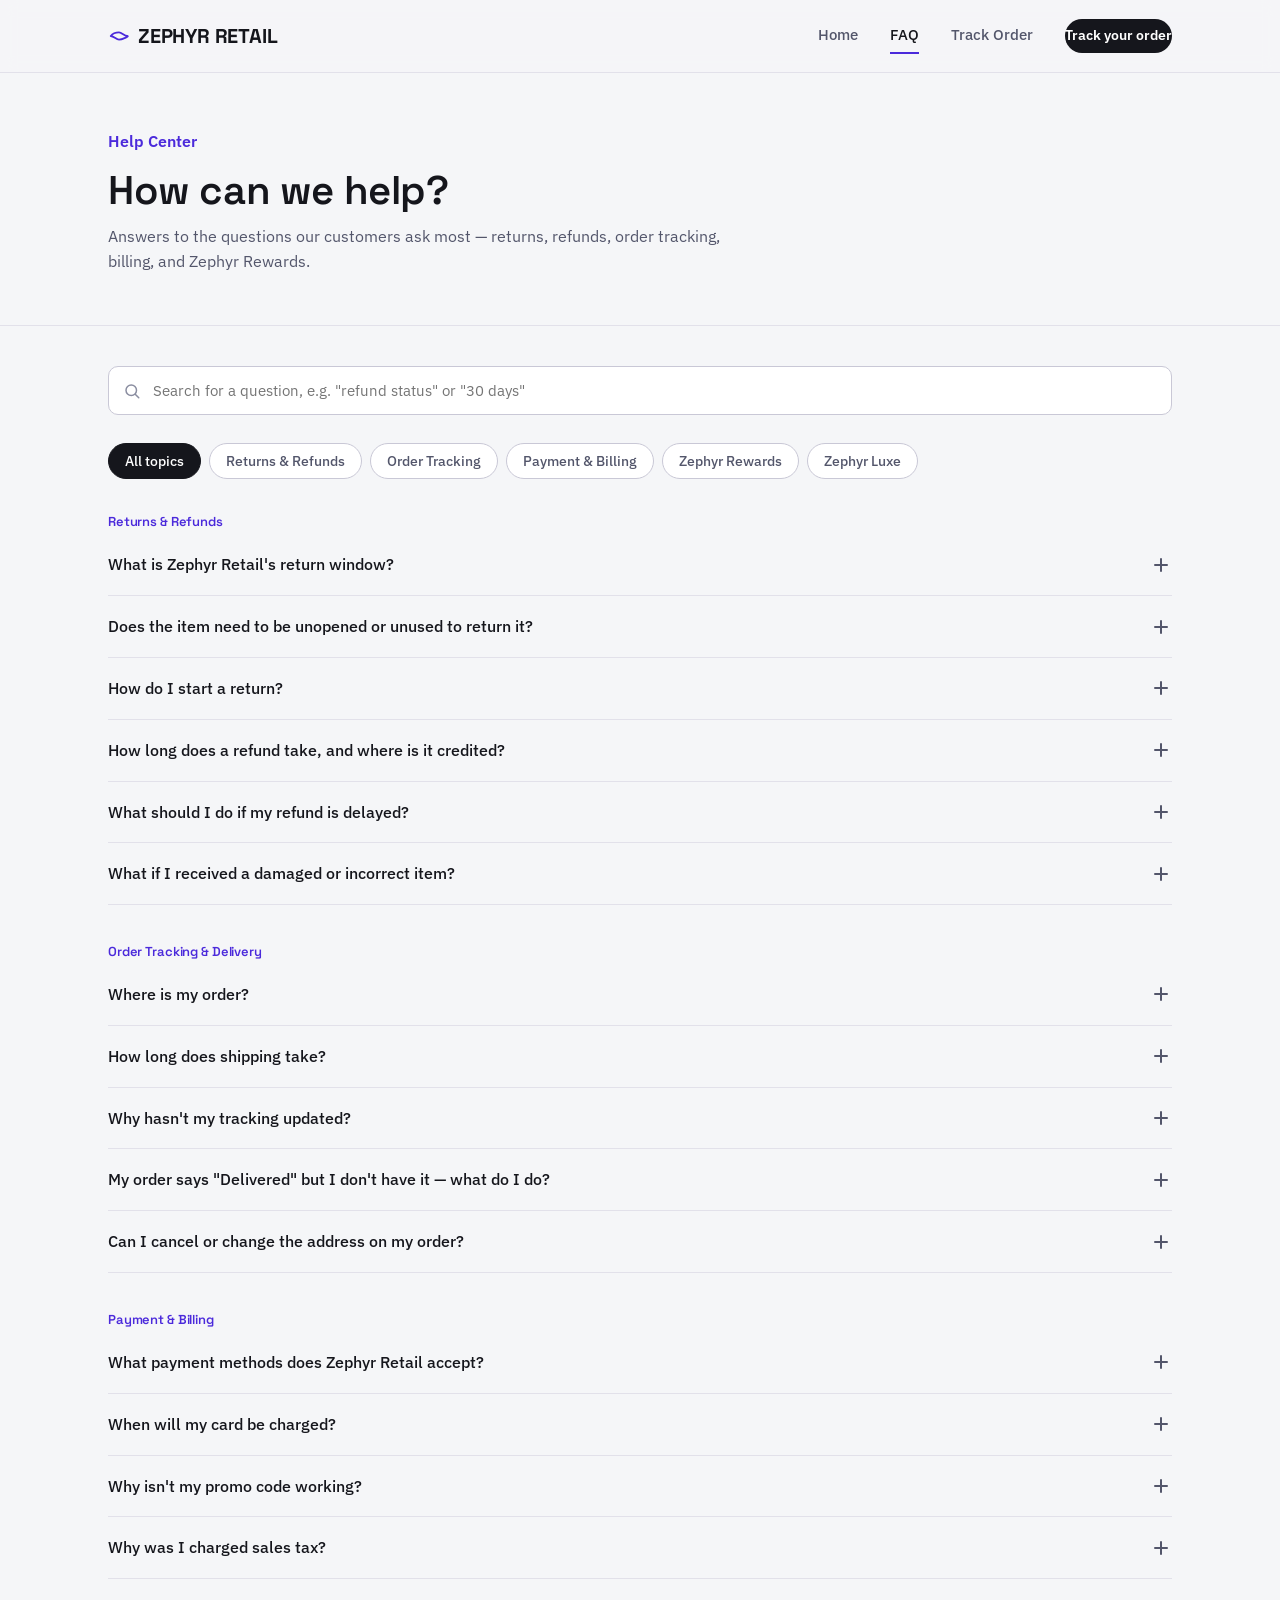
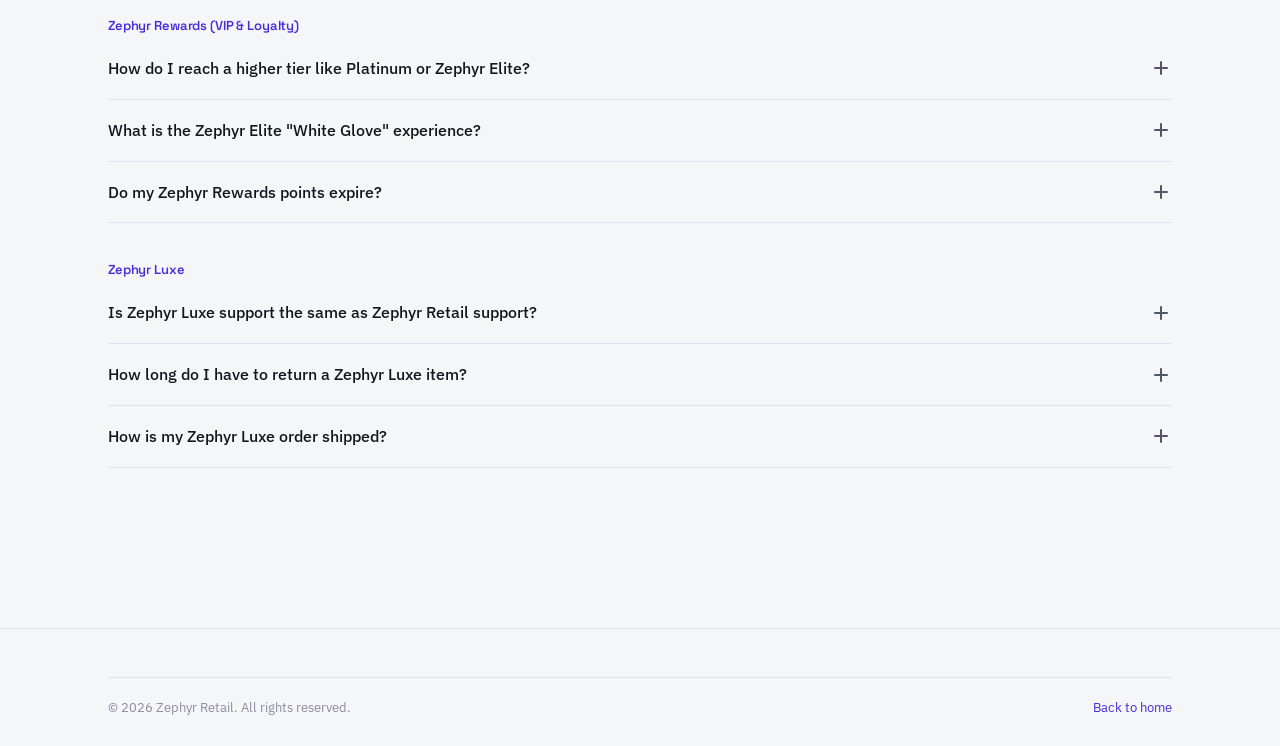
==== faq.html @ 46181627 "Initial commit: Zephyr Retail demo site" ====
<!DOCTYPE html>
<html lang="en">
<head>
<meta charset="UTF-8">
<meta name="viewport" content="width=device-width, initial-scale=1.0">
<title>FAQ — Zephyr Retail Help Center</title>
<meta name="description" content="Answers to common Zephyr Retail questions on returns, refunds, order tracking, billing, rewards, and Zephyr Luxe.">
<link rel="icon" href="data:image/svg+xml,<svg xmlns=%22http://www.w3.org/2000/svg%22 viewBox=%220 0 24 24%22><path d=%22M3 12c3-4 6-4 9-4s6 4 9 4-6 4-9 4-6-4-9-4z%22 fill=%22%234B2ADB%22/></svg>">
<link rel="preconnect" href="https://fonts.googleapis.com">
<link rel="preconnect" href="https://fonts.gstatic.com" crossorigin>
<link href="https://fonts.googleapis.com/css2?family=Space+Grotesk:wght@500;600;700&family=IBM+Plex+Sans:wght@400;500;600&display=swap" rel="stylesheet">
<link rel="stylesheet" href="styles.css">
</head>
<body>

<header class="site-header">
  <div class="wrap">
    <a href="index.html" class="logo">
      <svg viewBox="0 0 24 24" fill="none" xmlns="http://www.w3.org/2000/svg"><path d="M3 12c3-4 6-4 9-4s6 4 9 4-6 4-9 4-6-4-9-4z" stroke="#4B2ADB" stroke-width="2" stroke-linecap="round" stroke-linejoin="round"/></svg>
      ZEPHYR RETAIL
    </a>
    <nav class="nav-links">
      <a href="index.html">Home</a>
      <a href="faq.html" class="active">FAQ</a>
      <a href="track-order.html">Track Order</a>
      <a href="track-order.html" class="nav-cta">Track your order</a>
    </nav>
  </div>
</header>

<section class="page-head">
  <div class="wrap">
    <p class="eyebrow">Help Center</p>
    <h1>How can we help?</h1>
    <p>Answers to the questions our customers ask most — returns, refunds, order tracking, billing, and Zephyr Rewards.</p>
  </div>
</section>

<section class="faq-layout">
  <div class="wrap">

    <div class="faq-search">
      <svg viewBox="0 0 24 24" fill="none" xmlns="http://www.w3.org/2000/svg"><circle cx="11" cy="11" r="7" stroke="currentColor" stroke-width="2"/><path d="M21 21L16.65 16.65" stroke="currentColor" stroke-width="2" stroke-linecap="round"/></svg>
      <input type="text" id="faqSearch" placeholder="Search for a question, e.g. &quot;refund status&quot; or &quot;30 days&quot;" autocomplete="off">
    </div>

    <div class="faq-filters" id="faqFilters">
      <button class="filter-chip active" data-filter="all">All topics</button>
      <button class="filter-chip" data-filter="returns">Returns &amp; Refunds</button>
      <button class="filter-chip" data-filter="tracking">Order Tracking</button>
      <button class="filter-chip" data-filter="billing">Payment &amp; Billing</button>
      <button class="filter-chip" data-filter="rewards">Zephyr Rewards</button>
      <button class="filter-chip" data-filter="luxe">Zephyr Luxe</button>
    </div>

    <!-- Returns & Refunds -->
    <div class="faq-category" data-category="returns" id="returns">
      <h2>Returns &amp; Refunds</h2>

      <details class="faq-item">
        <summary class="faq-q"><span>What is Zephyr Retail's return window?</span><span class="plus"></span></summary>
        <div class="faq-a"><p>You have 30 days from the date your order is delivered to start a return. Zephyr Elite loyalty members get an extended 60-day window, and Zephyr Luxe orders get 45 days.</p></div>
      </details>

      <details class="faq-item">
        <summary class="faq-q"><span>Does the item need to be unopened or unused to return it?</span><span class="plus"></span></summary>
        <div class="faq-a"><p>Items should be in original, unused condition with all tags, packaging, and accessories included. Items that have been worn or altered beyond trying them on may not qualify for a full refund.</p></div>
      </details>

      <details class="faq-item">
        <summary class="faq-q"><span>How do I start a return?</span><span class="plus"></span></summary>
        <div class="faq-a"><p>Sign in, go to Order History, select the item, choose a return reason, and submit. You'll get return instructions and a prepaid shipping label by email if one is needed.</p></div>
      </details>

      <details class="faq-item">
        <summary class="faq-q"><span>How long does a refund take, and where is it credited?</span><span class="plus"></span></summary>
        <div class="faq-a"><p>Refunds are typically processed within 3–5 business days of your return being received, plus 2–10 business days for your bank to post the funds — so most refunds appear within 5–14 business days total, credited to your original payment method.</p></div>
      </details>

      <details class="faq-item">
        <summary class="faq-q"><span>What should I do if my refund is delayed?</span><span class="plus"></span></summary>
        <div class="faq-a"><p>First check your return status in Order History and confirm the 5–14 business day window has passed. If it has with no confirmation email, contact Support with your order number.</p></div>
      </details>

      <details class="faq-item">
        <summary class="faq-q"><span>What if I received a damaged or incorrect item?</span><span class="plus"></span></summary>
        <div class="faq-a"><p>Start a return and select "item arrived damaged" or "received incorrect item." These cases are prioritized and may be refunded or replaced without needing to ship the item back.</p></div>
      </details>
    </div>

    <!-- Order Tracking -->
    <div class="faq-category" data-category="tracking" id="tracking">
      <h2>Order Tracking &amp; Delivery</h2>

      <details class="faq-item">
        <summary class="faq-q"><span>Where is my order?</span><span class="plus"></span></summary>
        <div class="faq-a"><p>Track it anytime from Order History in your account, or via the link in your shipping confirmation email — it shows live status and current carrier location. You can also use our <a href="track-order.html">order tracking page</a>.</p></div>
      </details>

      <details class="faq-item">
        <summary class="faq-q"><span>How long does shipping take?</span><span class="plus"></span></summary>
        <div class="faq-a"><p>Standard delivery takes 3–7 business days, expedited takes 1–3 business days, and international delivery takes 7–14 business days depending on destination.</p></div>
      </details>

      <details class="faq-item">
        <summary class="faq-q"><span>Why hasn't my tracking updated?</span><span class="plus"></span></summary>
        <div class="faq-a"><p>Tracking can take 24–48 hours to first appear, and carriers don't scan at every stop. If there's been no update for more than 5 business days, contact Support.</p></div>
      </details>

      <details class="faq-item">
        <summary class="faq-q"><span>My order says "Delivered" but I don't have it — what do I do?</span><span class="plus"></span></summary>
        <div class="faq-a"><p>Check with neighbors or your mailroom, confirm your address, and wait 24 hours — carriers sometimes mark packages delivered early. Still missing after that? Contact Support with your order number.</p></div>
      </details>

      <details class="faq-item">
        <summary class="faq-q"><span>Can I cancel or change the address on my order?</span><span class="plus"></span></summary>
        <div class="faq-a"><p>Both are possible for free as long as the order hasn't shipped yet — go to Order History and select the option. Once shipped, contact Support to see if a carrier redirect is possible.</p></div>
      </details>
    </div>

    <!-- Payment & Billing -->
    <div class="faq-category" data-category="billing" id="billing">
      <h2>Payment &amp; Billing</h2>

      <details class="faq-item">
        <summary class="faq-q"><span>What payment methods does Zephyr Retail accept?</span><span class="plus"></span></summary>
        <div class="faq-a"><p>Major credit and debit cards, PayPal, Apple Pay, Google Pay, and Zephyr Retail Gift Cards.</p></div>
      </details>

      <details class="faq-item">
        <summary class="faq-q"><span>When will my card be charged?</span><span class="plus"></span></summary>
        <div class="faq-a"><p>Your card is authorized at checkout but only charged once your order ships. Multi-shipment orders are billed per shipment.</p></div>
      </details>

      <details class="faq-item">
        <summary class="faq-q"><span>Why isn't my promo code working?</span><span class="plus"></span></summary>
        <div class="faq-a"><p>Check that the code hasn't expired, your order meets the minimum spend, and your items qualify — some promotions exclude sale items or certain categories.</p></div>
      </details>

      <details class="faq-item">
        <summary class="faq-q"><span>Why was I charged sales tax?</span><span class="plus"></span></summary>
        <div class="faq-a"><p>Sales tax or VAT is calculated based on your shipping address per local tax law, and shown as a separate line item at checkout.</p></div>
      </details>
    </div>

    <!-- Zephyr Rewards -->
    <div class="faq-category" data-category="rewards" id="rewards">
      <h2>Zephyr Rewards (VIP &amp; Loyalty)</h2>

      <details class="faq-item">
        <summary class="faq-q"><span>How do I reach a higher tier like Platinum or Zephyr Elite?</span><span class="plus"></span></summary>
        <div class="faq-a"><p>Tiers are based on your rolling 12-month spend: $500+ for Gold, $1,500+ for Platinum. Zephyr Elite is reserved for roughly the top 5% of spenders and applies automatically once you qualify.</p></div>
      </details>

      <details class="faq-item">
        <summary class="faq-q"><span>What is the Zephyr Elite "White Glove" experience?</span><span class="plus"></span></summary>
        <div class="faq-a"><p>Our top loyalty tier: priority routing to a dedicated support team, a tighter response commitment, complimentary express shipping, a 60-day return window, and a named point of contact for recurring needs.</p></div>
      </details>

      <details class="faq-item">
        <summary class="faq-q"><span>Do my Zephyr Rewards points expire?</span><span class="plus"></span></summary>
        <div class="faq-a"><p>No, as long as you make at least one purchase every 12 months.</p></div>
      </details>
    </div>

    <!-- Zephyr Luxe -->
    <div class="faq-category" data-category="luxe" id="luxe">
      <h2>Zephyr Luxe</h2>

      <details class="faq-item">
        <summary class="faq-q"><span>Is Zephyr Luxe support the same as Zephyr Retail support?</span><span class="plus"></span></summary>
        <div class="faq-a"><p>No — Zephyr Luxe has its own dedicated support team, separate from general Zephyr Retail agents, reachable through the Luxe site's chat, a dedicated email, and a priority phone line.</p></div>
      </details>

      <details class="faq-item">
        <summary class="faq-q"><span>How long do I have to return a Zephyr Luxe item?</span><span class="plus"></span></summary>
        <div class="faq-a"><p>45 days from delivery — longer than the standard 30-day window — provided the item is unused with original packaging and authentication cards.</p></div>
      </details>

      <details class="faq-item">
        <summary class="faq-q"><span>How is my Zephyr Luxe order shipped?</span><span class="plus"></span></summary>
        <div class="faq-a"><p>In branded protective packaging via insured, signature-required courier at no extra cost, with proactive tracking updates from a Luxe support agent.</p></div>
      </details>
    </div>

    <div class="faq-empty" id="faqEmpty">
      <p>No matching questions. Try a different search, or <a href="index.html#contact">contact Support</a>.</p>
    </div>

  </div>
</section>

<footer class="site-footer">
  <div class="wrap">
    <div class="footer-bottom">
      <span>© 2026 Zephyr Retail. All rights reserved.</span>
      <a href="index.html">Back to home</a>
    </div>
  </div>
</footer>

<script src="script.js"></script>
</body>
</html>
---- styles.css ----
/* ============================================================
   Zephyr Retail — shared stylesheet
   ============================================================ */

:root {
  --bg: #F5F6F8;
  --bg-raised: #FFFFFF;
  --ink: #15161C;
  --ink-soft: #53566B;
  --ink-faint: #8A8DA0;
  --brand: #4B2ADB;
  --brand-dark: #341FA0;
  --brand-tint: #EDE9FC;
  --accent: #FF6A3D;
  --accent-tint: #FFE9E0;
  --success: #1E9169;
  --success-tint: #E4F5EE;
  --warn: #C97A00;
  --warn-tint: #FBF0DC;
  --line: #E2E1EA;
  --line-strong: #C9C8D6;
  --shadow: 0 1px 2px rgba(21, 22, 28, 0.04);
  --radius: 10px;
  --max: 1120px;
}

* { box-sizing: border-box; }

html { scroll-behavior: smooth; }

body {
  margin: 0;
  background: var(--bg);
  color: var(--ink);
  font-family: "IBM Plex Sans", -apple-system, BlinkMacSystemFont, "Segoe UI", sans-serif;
  font-size: 16px;
  line-height: 1.55;
  -webkit-font-smoothing: antialiased;
}

h1, h2, h3, h4 {
  font-family: "Space Grotesk", "IBM Plex Sans", sans-serif;
  font-weight: 600;
  line-height: 1.15;
  margin: 0 0 0.5em 0;
  letter-spacing: -0.01em;
}

p { margin: 0 0 1em 0; max-width: 62ch; color: var(--ink-soft); }

a { color: var(--brand); text-decoration: none; }
a:hover { text-decoration: underline; }

img, svg { display: block; max-width: 100%; }

button, input {
  font-family: inherit;
  font-size: inherit;
}

:focus-visible {
  outline: 2px solid var(--brand);
  outline-offset: 2px;
}

.wrap {
  max-width: var(--max);
  margin: 0 auto;
  padding: 0 28px;
}

/* ---------- Header ---------- */

.site-header {
  position: sticky;
  top: 0;
  z-index: 50;
  background: rgba(245, 246, 248, 0.9);
  backdrop-filter: blur(8px);
  border-bottom: 1px solid var(--line);
}

.site-header .wrap {
  display: flex;
  align-items: center;
  justify-content: space-between;
  height: 72px;
}

.logo {
  display: flex;
  align-items: center;
  gap: 8px;
  font-family: "Space Grotesk", sans-serif;
  font-weight: 700;
  font-size: 20px;
  color: var(--ink);
  letter-spacing: -0.01em;
}

.logo:hover { text-decoration: none; }

.logo svg { width: 22px; height: 22px; }

.nav-links {
  display: flex;
  align-items: center;
  gap: 32px;
}

.nav-links a {
  color: var(--ink-soft);
  font-size: 14.5px;
  font-weight: 500;
  padding: 6px 0;
  border-bottom: 2px solid transparent;
}

.nav-links a:hover { text-decoration: none; color: var(--ink); }

.nav-links a.active {
  color: var(--ink);
  border-bottom-color: var(--brand);
}

.nav-cta {
  background: var(--ink);
  color: #fff !important;
  padding: 9px 18px;
  border-radius: 100px;
  font-size: 14px !important;
  font-weight: 600 !important;
  border-bottom: none !important;
}

.nav-cta:hover { background: var(--brand); text-decoration: none !important; }

/* ---------- Hero ---------- */

.hero {
  position: relative;
  padding: 76px 0 64px;
  overflow: hidden;
}

.hero-route {
  position: absolute;
  right: -60px;
  top: -40px;
  width: 620px;
  max-width: 60vw;
  opacity: 0.5;
  pointer-events: none;
}

.eyebrow {
  color: var(--brand);
  font-weight: 600;
  font-size: 14px;
  margin-bottom: 14px;
}

.hero h1 {
  font-size: clamp(34px, 5vw, 54px);
  max-width: 15ch;
  margin-bottom: 20px;
}

.hero .lede {
  font-size: 18px;
  max-width: 46ch;
  color: var(--ink-soft);
  margin-bottom: 32px;
}

.btn-row { display: flex; gap: 14px; flex-wrap: wrap; }

.btn {
  display: inline-flex;
  align-items: center;
  gap: 8px;
  padding: 13px 24px;
  border-radius: 100px;
  font-weight: 600;
  font-size: 15px;
  border: 1px solid transparent;
  cursor: pointer;
}

.btn:hover { text-decoration: none; }

.btn-primary { background: var(--ink); color: #fff; }
.btn-primary:hover { background: var(--brand); }

.btn-ghost { background: transparent; color: var(--ink); border-color: var(--line-strong); }
.btn-ghost:hover { border-color: var(--ink); background: var(--bg-raised); }

/* ---------- Value strip ---------- */

.value-strip {
  border-top: 1px solid var(--line);
  padding: 56px 0;
}

.value-grid {
  display: grid;
  grid-template-columns: repeat(3, 1fr);
  gap: 32px;
}

.value-card { border-top: 2px solid var(--ink); padding-top: 18px; }

.value-card .num {
  font-family: "Space Grotesk", sans-serif;
  font-size: 13px;
  color: var(--ink-faint);
  margin-bottom: 10px;
}

.value-card h3 { font-size: 18px; margin-bottom: 8px; }

.value-card p { font-size: 14.5px; margin-bottom: 0; }

/* ---------- Luxe strip ---------- */

.luxe-strip {
  background: var(--ink);
  color: #fff;
  padding: 40px 0;
}

.luxe-strip .wrap {
  display: flex;
  align-items: center;
  justify-content: space-between;
  gap: 24px;
  flex-wrap: wrap;
}

.luxe-strip h2 {
  font-size: 20px;
  color: #fff;
  margin-bottom: 4px;
}

.luxe-strip p { color: #B7B6C4; margin-bottom: 0; font-size: 14.5px; }

.luxe-tag {
  font-size: 12.5px;
  color: #FF8A64;
  font-weight: 600;
  letter-spacing: 0.02em;
  margin-bottom: 8px;
  display: block;
}

/* ---------- Footer ---------- */

.site-footer {
  border-top: 1px solid var(--line);
  padding: 48px 0 28px;
  margin-top: 40px;
}

.footer-grid {
  display: grid;
  grid-template-columns: 1.4fr 1fr 1fr 1fr;
  gap: 32px;
  margin-bottom: 36px;
}

.footer-grid h4 {
  font-size: 13px;
  color: var(--ink-faint);
  font-weight: 600;
  margin-bottom: 12px;
}

.footer-grid ul { list-style: none; margin: 0; padding: 0; }
.footer-grid li { margin-bottom: 8px; }
.footer-grid a { color: var(--ink-soft); font-size: 14.5px; }
.footer-grid a:hover { color: var(--brand); }

.footer-bottom {
  display: flex;
  justify-content: space-between;
  padding-top: 20px;
  border-top: 1px solid var(--line);
  font-size: 13px;
  color: var(--ink-faint);
  flex-wrap: wrap;
  gap: 8px;
}

/* ---------- Page header (FAQ / Track) ---------- */

.page-head {
  padding: 56px 0 36px;
  border-bottom: 1px solid var(--line);
}

.page-head h1 { font-size: clamp(28px, 4vw, 40px); margin-bottom: 10px; }
.page-head p { font-size: 16px; }

/* ---------- FAQ page ---------- */

.faq-layout { padding: 40px 0 80px; }

.faq-search {
  position: relative;
  margin-bottom: 28px;
}

.faq-search input {
  width: 100%;
  padding: 14px 16px 14px 44px;
  border: 1px solid var(--line-strong);
  border-radius: var(--radius);
  background: var(--bg-raised);
  font-size: 15px;
  color: var(--ink);
}

.faq-search input:focus { border-color: var(--brand); }

.faq-search svg {
  position: absolute;
  left: 15px;
  top: 50%;
  transform: translateY(-50%);
  width: 18px;
  height: 18px;
  color: var(--ink-faint);
}

.faq-filters {
  display: flex;
  gap: 8px;
  flex-wrap: wrap;
  margin-bottom: 36px;
}

.filter-chip {
  border: 1px solid var(--line-strong);
  background: var(--bg-raised);
  color: var(--ink-soft);
  padding: 8px 16px;
  border-radius: 100px;
  font-size: 13.5px;
  font-weight: 500;
  cursor: pointer;
}

.filter-chip:hover { border-color: var(--ink); }

.filter-chip.active {
  background: var(--ink);
  color: #fff;
  border-color: var(--ink);
}

.faq-category {
  margin-bottom: 40px;
}

.faq-category > h2 {
  font-size: 13px;
  text-transform: none;
  color: var(--brand);
  font-weight: 600;
  margin-bottom: 4px;
}

.faq-item {
  border-bottom: 1px solid var(--line);
}

summary.faq-q { list-style: none; cursor: pointer; }
summary.faq-q::-webkit-details-marker { display: none; }

.faq-q {
  width: 100%;
  display: flex;
  align-items: center;
  justify-content: space-between;
  gap: 16px;
  background: none;
  border: none;
  text-align: left;
  padding: 18px 0;
  font-size: 16px;
  font-weight: 500;
  color: var(--ink);
  cursor: pointer;
}

.faq-q .plus {
  flex: none;
  width: 22px;
  height: 22px;
  position: relative;
}

.faq-q .plus::before, .faq-q .plus::after {
  content: "";
  position: absolute;
  background: var(--ink-soft);
  border-radius: 2px;
  transition: transform 0.18s ease;
}

.faq-q .plus::before { width: 14px; height: 2px; top: 10px; left: 4px; }
.faq-q .plus::after { width: 2px; height: 14px; top: 4px; left: 10px; }

.faq-item[open] .faq-q .plus::after { transform: rotate(90deg); opacity: 0; }
.faq-item[open] .faq-q { color: var(--brand); }

.faq-a {
  padding: 0 0 20px 0;
  max-width: 68ch;
}

.faq-a p { margin-bottom: 0; font-size: 15px; }

.faq-empty {
  display: none;
  padding: 60px 0;
  text-align: center;
  color: var(--ink-faint);
}

/* ---------- Track order page ---------- */

.track-layout { padding: 48px 0 90px; }

.track-form {
  background: var(--bg-raised);
  border: 1px solid var(--line);
  border-radius: var(--radius);
  padding: 28px;
  margin-bottom: 20px;
}

.track-form .row {
  display: grid;
  grid-template-columns: 1fr 1fr auto;
  gap: 14px;
  align-items: end;
}

.field label {
  display: block;
  font-size: 13px;
  font-weight: 600;
  color: var(--ink-soft);
  margin-bottom: 6px;
}

.field input {
  width: 100%;
  padding: 12px 14px;
  border: 1px solid var(--line-strong);
  border-radius: 8px;
  font-size: 15px;
  background: var(--bg);
}

.field input:focus { border-color: var(--brand); background: var(--bg-raised); }

.samples {
  display: flex;
  align-items: center;
  gap: 10px;
  flex-wrap: wrap;
  margin-bottom: 48px;
  font-size: 13.5px;
  color: var(--ink-faint);
}

.sample-chip {
  border: 1px dashed var(--line-strong);
  background: transparent;
  color: var(--ink-soft);
  padding: 6px 12px;
  border-radius: 100px;
  font-size: 13px;
  cursor: pointer;
  font-family: "IBM Plex Sans", monospace;
}

.sample-chip:hover { border-color: var(--brand); color: var(--brand); border-style: solid; }

.track-result { display: none; }

.result-loading {
  display: none;
  align-items: center;
  gap: 12px;
  padding: 40px 0;
  color: var(--ink-faint);
  font-size: 14.5px;
}

.spinner {
  width: 18px;
  height: 18px;
  border: 2px solid var(--line);
  border-top-color: var(--brand);
  border-radius: 50%;
  animation: spin 0.7s linear infinite;
}

@keyframes spin { to { transform: rotate(360deg); } }

.result-notfound {
  display: none;
  padding: 44px 32px;
  border: 1px dashed var(--line-strong);
  border-radius: var(--radius);
  text-align: center;
}

.result-notfound h3 { margin-bottom: 8px; }

.order-card {
  background: var(--bg-raised);
  border: 1px solid var(--line);
  border-radius: var(--radius);
  overflow: hidden;
}

.order-card-head {
  padding: 24px 28px;
  border-bottom: 1px solid var(--line);
  display: flex;
  justify-content: space-between;
  align-items: flex-start;
  flex-wrap: wrap;
  gap: 16px;
}

.order-card-head .oid {
  font-size: 12.5px;
  color: var(--ink-faint);
  font-family: "IBM Plex Sans", monospace;
  margin-bottom: 4px;
}

.order-card-head h3 { font-size: 20px; margin-bottom: 6px; }

.order-meta { font-size: 14px; color: var(--ink-soft); }

.status-badge {
  display: inline-flex;
  align-items: center;
  gap: 6px;
  padding: 7px 14px;
  border-radius: 100px;
  font-size: 13px;
  font-weight: 600;
}

.status-badge .dot { width: 7px; height: 7px; border-radius: 50%; background: currentColor; }

.status-delivered { background: var(--success-tint); color: var(--success); }
.status-transit { background: var(--accent-tint); color: var(--accent); }
.status-processing { background: var(--warn-tint); color: var(--warn); }
.status-shipped { background: var(--brand-tint); color: var(--brand); }

/* Timeline */

.timeline {
  padding: 32px 28px 8px;
  position: relative;
}

.timeline-track {
  display: flex;
  justify-content: space-between;
  position: relative;
}

.timeline-track::before {
  content: "";
  position: absolute;
  top: 9px;
  left: 9px;
  right: 9px;
  height: 2px;
  background: var(--line-strong);
  z-index: 0;
}

.timeline-fill {
  position: absolute;
  top: 9px;
  left: 9px;
  height: 2px;
  background: var(--brand);
  z-index: 1;
  transition: width 0.5s ease;
}

.tl-step {
  position: relative;
  z-index: 2;
  display: flex;
  flex-direction: column;
  align-items: center;
  gap: 10px;
  flex: 1;
  text-align: center;
}

.tl-dot {
  width: 20px;
  height: 20px;
  border-radius: 50%;
  background: var(--bg-raised);
  border: 2px solid var(--line-strong);
}

.tl-step.done .tl-dot { background: var(--brand); border-color: var(--brand); }
.tl-step.current .tl-dot {
  background: var(--accent);
  border-color: var(--accent);
  box-shadow: 0 0 0 4px var(--accent-tint);
}

.tl-label { font-size: 12.5px; font-weight: 600; color: var(--ink-faint); max-width: 90px; }
.tl-step.done .tl-label, .tl-step.current .tl-label { color: var(--ink); }
.tl-date { font-size: 11.5px; color: var(--ink-faint); }

.order-details {
  padding: 24px 28px 28px;
  display: grid;
  grid-template-columns: 1.3fr 1fr;
  gap: 32px;
  border-top: 1px solid var(--line);
  margin-top: 12px;
}

.detail-block h4 {
  font-size: 12.5px;
  text-transform: uppercase;
  letter-spacing: 0.04em;
  color: var(--ink-faint);
  font-weight: 600;
  margin-bottom: 12px;
}

.item-row {
  display: flex;
  justify-content: space-between;
  padding: 10px 0;
  border-bottom: 1px solid var(--line);
  font-size: 14.5px;
}

.item-row:last-child { border-bottom: none; }
.item-row .name { color: var(--ink); }
.item-row .qty { color: var(--ink-faint); font-size: 13px; }

.kv { display: flex; justify-content: space-between; padding: 7px 0; font-size: 14.5px; }
.kv .k { color: var(--ink-faint); }
.kv .v { color: var(--ink); font-weight: 500; text-align: right; }

.help-note {
  margin-top: 20px;
  padding: 16px 18px;
  background: var(--bg);
  border-radius: 8px;
  font-size: 13.5px;
  color: var(--ink-soft);
}

.help-note a { font-weight: 600; }

/* ---------- Responsive ---------- */

@media (max-width: 860px) {
  .value-grid { grid-template-columns: 1fr; gap: 28px; }
  .footer-grid { grid-template-columns: 1fr 1fr; }
  .order-details { grid-template-columns: 1fr; }
  .track-form .row { grid-template-columns: 1fr; }
  .nav-links { gap: 18px; }
}

@media (max-width: 640px) {
  .nav-links a:not(.nav-cta) { display: none; }
  .footer-grid { grid-template-columns: 1fr; }
  .timeline-track { flex-wrap: wrap; row-gap: 24px; }
  .timeline-track::before, .timeline-fill { display: none; }
  .tl-step { flex-basis: 45%; }
}

@media (prefers-reduced-motion: reduce) {
  * { animation-duration: 0.001ms !important; transition-duration: 0.001ms !important; }
  html { scroll-behavior: auto; }
}
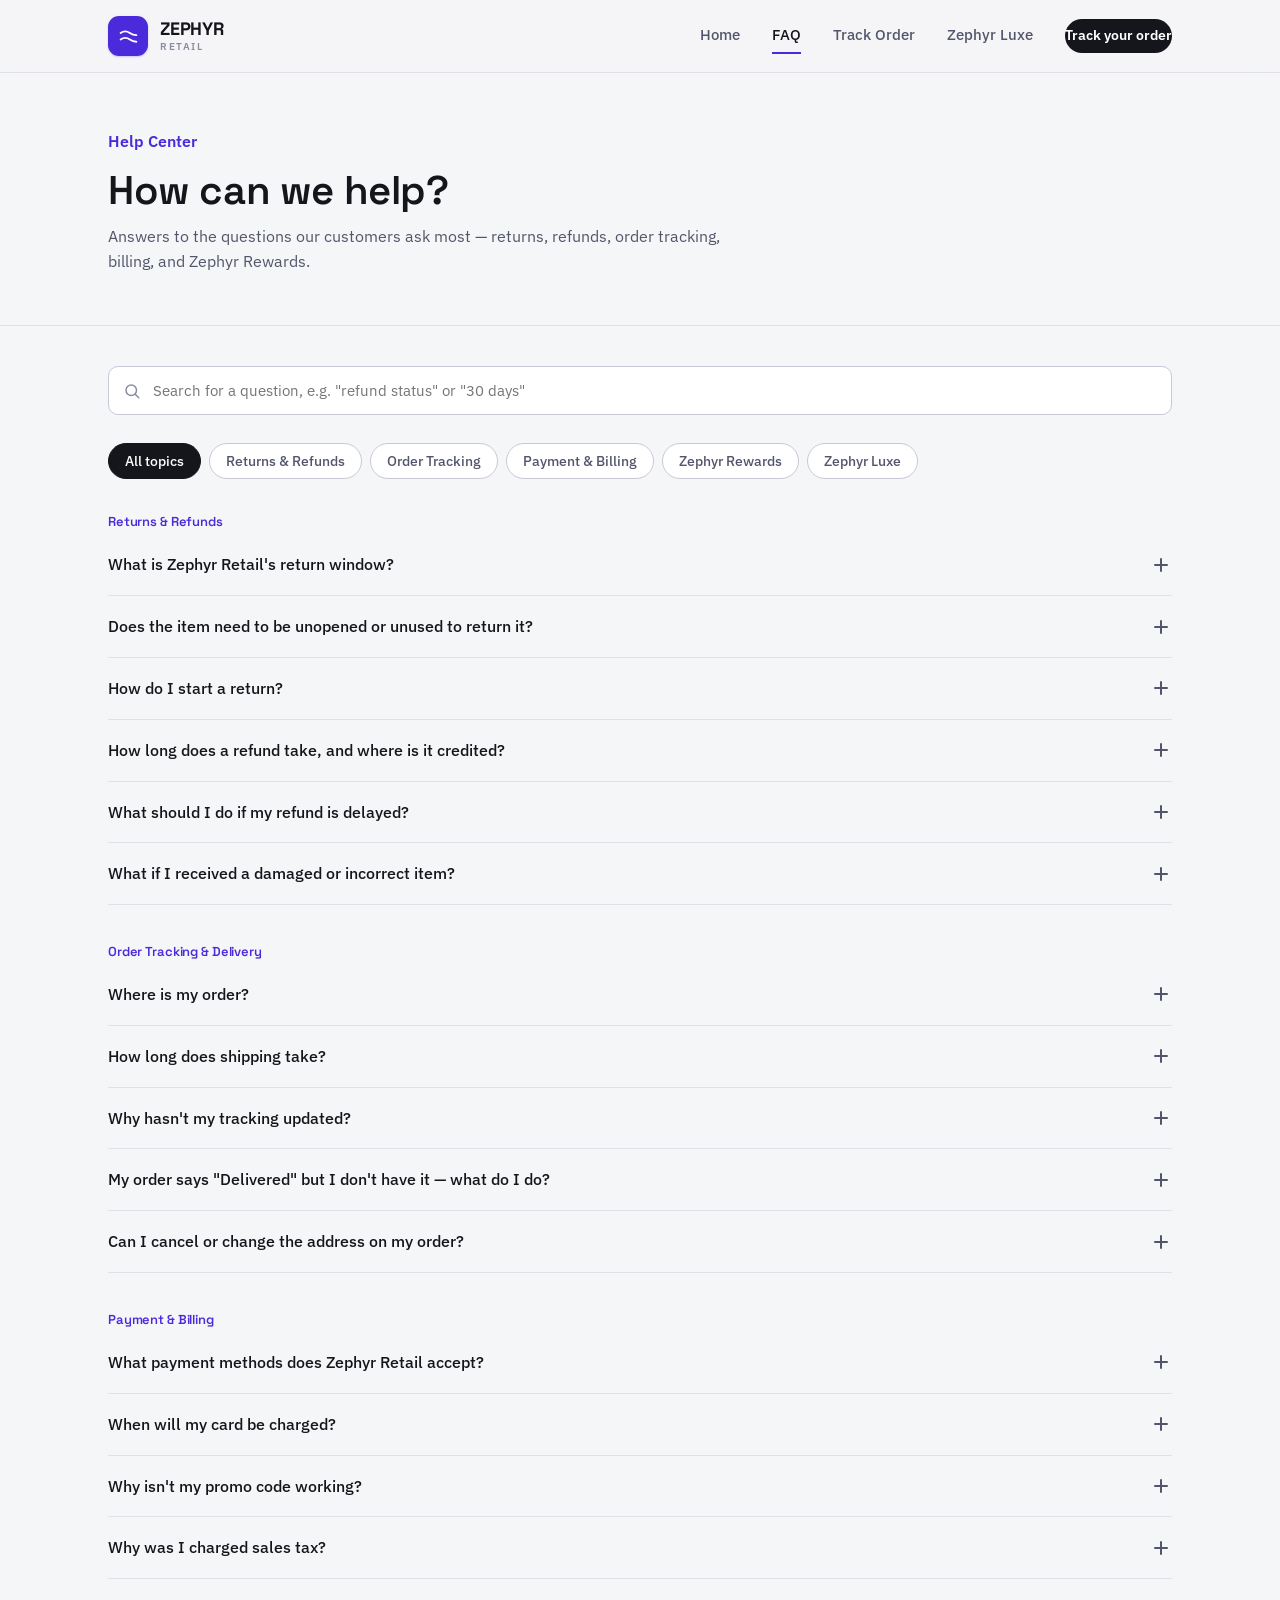
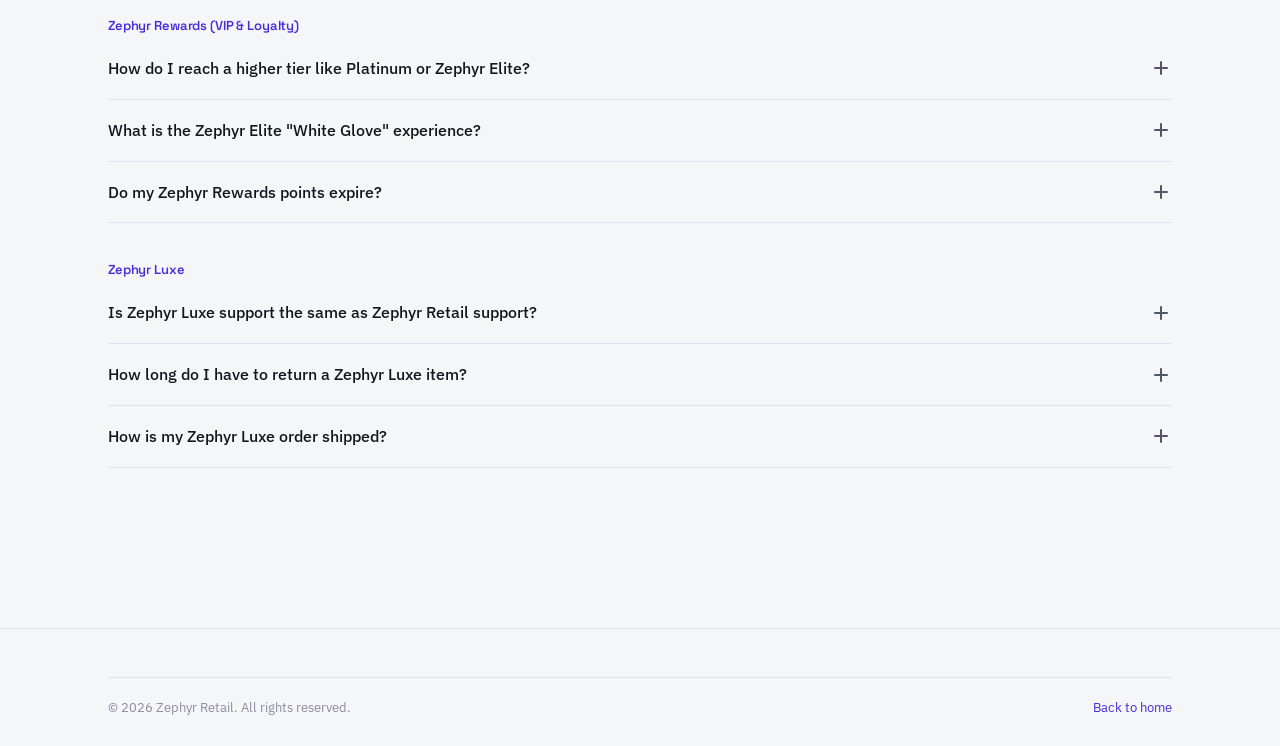
==== commit fb993446: "Initial commit: Zephyr Retail demo site" ====
--- a/faq.html
+++ b/faq.html
@@ -16,13 +16,14 @@
 <header class="site-header">
   <div class="wrap">
     <a href="index.html" class="logo">
-      <svg viewBox="0 0 24 24" fill="none" xmlns="http://www.w3.org/2000/svg"><path d="M3 12c3-4 6-4 9-4s6 4 9 4-6 4-9 4-6-4-9-4z" stroke="#4B2ADB" stroke-width="2" stroke-linecap="round" stroke-linejoin="round"/></svg>
-      ZEPHYR RETAIL
+      <span class="logo-mark"><svg viewBox="0 0 24 24" fill="none" xmlns="http://www.w3.org/2000/svg"><path d="M3 8c3.5-2.5 7-2.5 10.5 0S21 10.5 21 10.5M3 15.5c3.5-2.5 7-2.5 10.5 0s7.5 2.5 7.5 2.5" stroke="white" stroke-width="2.1" stroke-linecap="round" stroke-linejoin="round"/></svg></span>
+      <span class="logo-word"><strong>ZEPHYR</strong><small>RETAIL</small></span>
     </a>
     <nav class="nav-links">
       <a href="index.html">Home</a>
       <a href="faq.html" class="active">FAQ</a>
       <a href="track-order.html">Track Order</a>
+      <a href="zephyr-luxe.html">Zephyr Luxe</a>
       <a href="track-order.html" class="nav-cta">Track your order</a>
     </nav>
   </div>
--- a/styles.css
+++ b/styles.css
@@ -90,17 +90,54 @@
 .logo {
   display: flex;
   align-items: center;
-  gap: 8px;
+  gap: 12px;
+  color: var(--ink);
+}
+
+.logo:hover { text-decoration: none; }
+
+.logo-mark {
+  flex: none;
+  width: 40px;
+  height: 40px;
+  border-radius: 11px;
+  background: var(--brand);
+  display: flex;
+  align-items: center;
+  justify-content: center;
+  box-shadow: 0 1px 2px rgba(75, 42, 219, 0.25);
+}
+
+.logo-mark svg { width: 21px; height: 21px; }
+
+.logo-word {
+  display: flex;
+  flex-direction: column;
+  line-height: 1;
+  gap: 4px;
+}
+
+.logo-word strong {
   font-family: "Space Grotesk", sans-serif;
   font-weight: 700;
-  font-size: 20px;
+  font-size: 18px;
+  letter-spacing: -0.01em;
   color: var(--ink);
-  letter-spacing: -0.01em;
-}
-
-.logo:hover { text-decoration: none; }
-
-.logo svg { width: 22px; height: 22px; }
+}
+
+.logo-word small {
+  font-family: "IBM Plex Sans", sans-serif;
+  font-weight: 600;
+  font-size: 10px;
+  letter-spacing: 0.16em;
+  color: var(--ink-faint);
+}
+
+/* Zephyr Luxe variant: gold badge on dark ink */
+.vip-body .logo-mark { background: #C9A86A; box-shadow: 0 1px 2px rgba(0,0,0,0.3); }
+.vip-body .logo-mark svg path { stroke: #17171F; }
+.vip-body .logo-word strong { color: #F5F5F8; }
+.vip-body .logo-word small { color: #8A8A9E; }
 
 .nav-links {
   display: flex;
@@ -678,6 +715,118 @@
 
 /* ---------- Responsive ---------- */
 
+/* ---------- Carousel ---------- */
+
+.carousel-section { padding: 8px 0 60px; }
+
+.carousel-section .section-head {
+  display: flex;
+  justify-content: space-between;
+  align-items: baseline;
+  margin-bottom: 20px;
+}
+
+.carousel-section h2 { font-size: 22px; }
+.vip-body .carousel-section h2 { color: #F5F5F8; }
+
+.carousel-section .section-sub { font-size: 14px; color: var(--ink-faint); margin: 0; }
+.vip-body .carousel-section .section-sub { color: #6C6C80; }
+
+.carousel {
+  position: relative;
+  border-radius: 14px;
+  overflow: hidden;
+  aspect-ratio: 21 / 9;
+  background: var(--line);
+}
+
+.carousel-track {
+  display: flex;
+  height: 100%;
+  transition: transform 0.6s cubic-bezier(0.65, 0, 0.35, 1);
+}
+
+.carousel-slide {
+  flex: 0 0 100%;
+  position: relative;
+}
+
+.carousel-slide img {
+  width: 100%;
+  height: 100%;
+  object-fit: cover;
+  display: block;
+}
+
+.carousel-slide::after {
+  content: "";
+  position: absolute;
+  inset: 0;
+  background: linear-gradient(180deg, rgba(0,0,0,0) 55%, rgba(0,0,0,0.55) 100%);
+}
+
+.carousel-caption {
+  position: absolute;
+  left: 24px;
+  bottom: 20px;
+  z-index: 2;
+  color: #fff;
+  font-family: "Space Grotesk", sans-serif;
+  font-weight: 600;
+  font-size: 17px;
+  text-shadow: 0 1px 4px rgba(0,0,0,0.3);
+}
+
+.carousel-arrow {
+  position: absolute;
+  top: 50%;
+  transform: translateY(-50%);
+  z-index: 3;
+  width: 38px;
+  height: 38px;
+  border-radius: 50%;
+  border: none;
+  background: rgba(255,255,255,0.92);
+  color: #15161C;
+  display: flex;
+  align-items: center;
+  justify-content: center;
+  font-size: 18px;
+  cursor: pointer;
+  line-height: 1;
+}
+
+.carousel-arrow:hover { background: #fff; }
+.carousel-arrow.prev { left: 16px; }
+.carousel-arrow.next { right: 16px; }
+
+.carousel-dots {
+  position: absolute;
+  right: 22px;
+  bottom: 22px;
+  z-index: 3;
+  display: flex;
+  gap: 6px;
+}
+
+.carousel-dot {
+  width: 7px;
+  height: 7px;
+  border-radius: 4px;
+  border: none;
+  padding: 0;
+  background: rgba(255,255,255,0.55);
+  cursor: pointer;
+  transition: width 0.2s ease, background 0.2s ease;
+}
+
+.carousel-dot.active { background: #fff; width: 20px; }
+
+@media (max-width: 640px) {
+  .carousel { aspect-ratio: 4 / 3; }
+  .carousel-arrow { width: 32px; height: 32px; font-size: 15px; }
+}
+
 @media (max-width: 860px) {
   .value-grid { grid-template-columns: 1fr; gap: 28px; }
   .footer-grid { grid-template-columns: 1fr 1fr; }
@@ -694,6 +843,221 @@
   .tl-step { flex-basis: 45%; }
 }
 
+/* ---------- VIP Portal (Zephyr Elite) ---------- */
+
+.vip-body {
+  background: #0E0E14;
+  color: #EDEDF2;
+  min-height: 100vh;
+}
+
+.vip-body .site-header {
+  background: rgba(14, 14, 20, 0.9);
+  border-bottom: 1px solid #232330;
+}
+
+.vip-body .logo { color: #EDEDF2; }
+.vip-body .logo svg path { stroke: #C9A86A; }
+.vip-body .nav-links a { color: #9A9AAE; }
+.vip-body .nav-links a:hover { color: #EDEDF2; }
+.vip-body .nav-links a.active { color: #EDEDF2; border-bottom-color: #C9A86A; }
+
+.vip-hero {
+  padding: 64px 0 20px;
+  text-align: center;
+}
+
+.vip-crest {
+  width: 44px;
+  height: 44px;
+  margin: 0 auto 20px;
+  border: 1px solid #3A3A48;
+  border-radius: 50%;
+  display: flex;
+  align-items: center;
+  justify-content: center;
+}
+
+.vip-eyebrow {
+  color: #C9A86A;
+  font-weight: 600;
+  font-size: 13px;
+  letter-spacing: 0.02em;
+  margin-bottom: 12px;
+}
+
+.vip-hero h1 {
+  color: #F5F5F8;
+  font-size: clamp(28px, 4vw, 38px);
+  max-width: 20ch;
+  margin: 0 auto 12px;
+}
+
+.vip-hero .lede {
+  color: #9A9AAE;
+  max-width: 44ch;
+  margin: 0 auto;
+}
+
+.vip-panel {
+  max-width: 420px;
+  margin: 36px auto 90px;
+  padding: 0 28px;
+}
+
+.vip-card {
+  background: #17171F;
+  border: 1px solid #2A2A38;
+  border-radius: 14px;
+  padding: 32px;
+}
+
+.vip-card h2 {
+  color: #F5F5F8;
+  font-size: 18px;
+  margin-bottom: 6px;
+}
+
+.vip-card .sub {
+  color: #8A8A9E;
+  font-size: 13.5px;
+  margin-bottom: 24px;
+}
+
+.vip-field { margin-bottom: 16px; }
+
+.vip-field label {
+  display: block;
+  font-size: 12.5px;
+  font-weight: 600;
+  color: #9A9AAE;
+  margin-bottom: 6px;
+}
+
+.vip-field input {
+  width: 100%;
+  padding: 12px 14px;
+  border-radius: 8px;
+  border: 1px solid #2E2E3C;
+  background: #0E0E14;
+  color: #EDEDF2;
+  font-size: 15px;
+}
+
+.vip-field input:focus { border-color: #C9A86A; }
+
+.vip-submit {
+  width: 100%;
+  padding: 13px;
+  border-radius: 100px;
+  border: none;
+  background: #C9A86A;
+  color: #17171F;
+  font-weight: 700;
+  font-size: 15px;
+  cursor: pointer;
+  margin-top: 6px;
+}
+
+.vip-submit:hover { background: #DABB80; }
+.vip-submit:disabled { opacity: 0.6; cursor: default; }
+
+.vip-error {
+  display: none;
+  background: rgba(255, 106, 61, 0.12);
+  color: #FF9576;
+  border: 1px solid rgba(255, 106, 61, 0.3);
+  border-radius: 8px;
+  padding: 10px 14px;
+  font-size: 13.5px;
+  margin-bottom: 16px;
+}
+
+.vip-hint {
+  margin-top: 18px;
+  padding-top: 16px;
+  border-top: 1px solid #232330;
+  font-size: 12.5px;
+  color: #6C6C80;
+  line-height: 1.6;
+}
+
+.vip-hint code {
+  background: #0E0E14;
+  border: 1px solid #2A2A38;
+  border-radius: 4px;
+  padding: 1px 5px;
+  color: #C9A86A;
+  font-size: 12px;
+}
+
+/* Welcome state (post-login) */
+
+.vip-welcome { display: none; }
+
+.vip-welcome-badge {
+  display: inline-flex;
+  align-items: center;
+  gap: 6px;
+  background: rgba(201, 168, 106, 0.12);
+  border: 1px solid rgba(201, 168, 106, 0.35);
+  color: #C9A86A;
+  padding: 6px 14px;
+  border-radius: 100px;
+  font-size: 12.5px;
+  font-weight: 600;
+  margin-bottom: 18px;
+}
+
+.vip-welcome h2 {
+  color: #F5F5F8;
+  font-size: 22px;
+  margin-bottom: 4px;
+}
+
+.vip-welcome .sub { margin-bottom: 24px; }
+
+.vip-detail-row {
+  display: flex;
+  justify-content: space-between;
+  padding: 11px 0;
+  border-bottom: 1px solid #232330;
+  font-size: 14px;
+}
+
+.vip-detail-row:last-of-type { border-bottom: none; }
+.vip-detail-row .k { color: #8A8A9E; }
+.vip-detail-row .v { color: #EDEDF2; font-weight: 500; text-align: right; }
+
+.vip-chat-cta {
+  width: 100%;
+  margin-top: 24px;
+  padding: 14px;
+  border-radius: 10px;
+  border: none;
+  background: linear-gradient(90deg, #C9A86A, #E4C98A);
+  color: #17171F;
+  font-weight: 700;
+  font-size: 15px;
+  cursor: pointer;
+}
+
+.vip-chat-cta:hover { filter: brightness(1.05); }
+
+.vip-logout {
+  display: block;
+  text-align: center;
+  margin-top: 16px;
+  font-size: 13px;
+  color: #6C6C80;
+  cursor: pointer;
+  background: none;
+  border: none;
+  width: 100%;
+}
+
+.vip-logout:hover { color: #9A9AAE; text-decoration: underline; }
+
 @media (prefers-reduced-motion: reduce) {
   * { animation-duration: 0.001ms !important; transition-duration: 0.001ms !important; }
   html { scroll-behavior: auto; }
